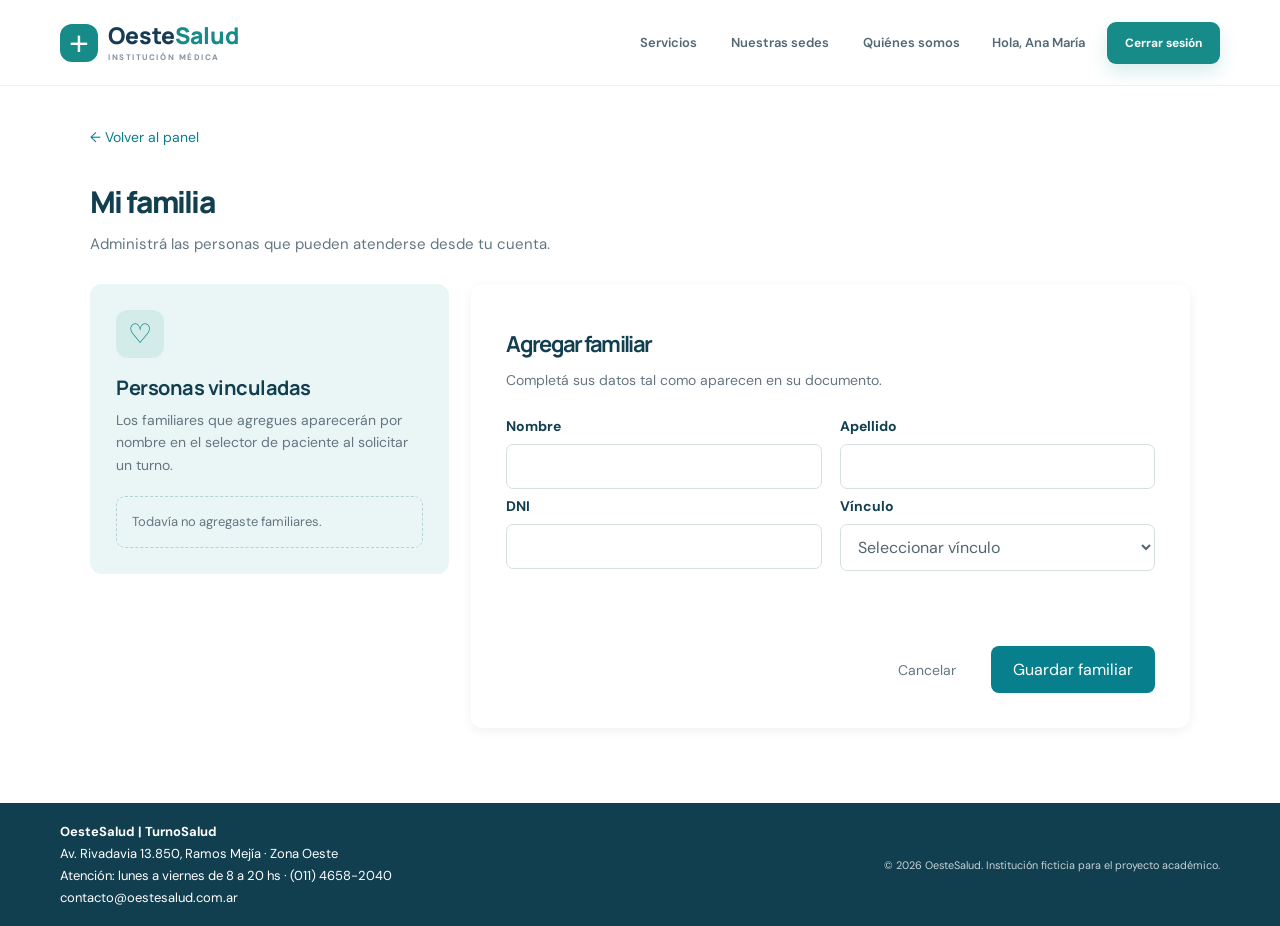
==== pages/agregar-familiar.html @ a5b77807 "Mejora el panel y la gestion de turnos" ====
<!doctype html>
<html lang="es">
  <head>
    <meta charset="UTF-8" />
    <meta name="viewport" content="width=device-width, initial-scale=1.0" />
    <title>Agregar familiar | TurnoSalud</title>
    <link rel="stylesheet" href="../css/styles.css" />
    <link rel="preconnect" href="https://fonts.googleapis.com" />
    <link rel="preconnect" href="https://fonts.gstatic.com" crossorigin />
    <link
      href="https://fonts.googleapis.com/css2?family=DM+Sans:wght@400;500;600;700&family=Manrope:wght@600;700;800&display=swap"
      rel="stylesheet"
    />
  </head>
  <body>
    <header class="site-header">
      <div class="container nav-wrap">
        <a class="brand" href="../index.html" aria-label="OesteSalud, inicio">
          <span class="brand-mark" aria-hidden="true">+</span>
          <span>Oeste<span class="brand-accent">Salud</span><small>INSTITUCIÓN MÉDICA</small></span>
        </a>
        <nav class="main-nav" aria-label="Navegación principal">
          <a href="../index.html#servicios">Servicios</a>
          <a href="../index.html#sedes">Nuestras sedes</a>
          <a href="../index.html#nosotros">Quiénes somos</a>
        </nav>
        <div class="nav-actions logged-in-actions">
          <span class="login-link">Hola, Ana María</span>
          <a class="button button-small" href="../index.html">Cerrar sesión</a>
        </div>
      </div>
    </header>

    <main class="booking-container family-container">
      <div class="booking-header">
        <a href="panel-principal.html" class="back-link">← Volver al panel</a>
        <h1>Mi familia</h1>
        <p>Administrá las personas que pueden atenderse desde tu cuenta.</p>
      </div>

      <div class="family-workspace">
        <aside class="family-overview">
          <div class="family-overview-icon" aria-hidden="true">♡</div>
          <h2>Personas vinculadas</h2>
          <p>Los familiares que agregues aparecerán por nombre en el selector de paciente al solicitar un turno.</p>
          <div id="familyList" class="family-list"></div>
        </aside>

        <section class="booking-form">
          <h2>Agregar familiar</h2>
          <p class="form-description">Completá sus datos tal como aparecen en su documento.</p>
          <form id="familyForm">
            <div class="family-form-grid">
              <div class="form-group">
                <label for="firstName">Nombre</label>
                <input id="firstName" name="firstName" autocomplete="given-name" required />
              </div>
              <div class="form-group">
                <label for="lastName">Apellido</label>
                <input id="lastName" name="lastName" autocomplete="family-name" required />
              </div>
              <div class="form-group">
                <label for="dni">DNI</label>
                <input id="dni" name="dni" inputmode="numeric" pattern="[0-9. ]{7,12}" title="Ingresá un DNI válido" required />
              </div>
              <div class="form-group">
                <label for="relationship">Vínculo</label>
                <select id="relationship" name="relationship" required>
                  <option value="">Seleccionar vínculo</option>
                  <option>Hijo/a</option>
                  <option>Pareja</option>
                  <option>Madre/Padre</option>
                  <option>Otro familiar</option>
                </select>
              </div>
            </div>
            <p class="family-message" id="familyMessage" role="status"></p>
            <div class="form-buttons">
              <a href="panel-principal.html" class="btn-cancel">Cancelar</a>
              <button type="submit" class="btn-primary">Guardar familiar</button>
            </div>
          </form>
        </section>
      </div>
    </main>

    <footer>
      <div class="container footer-inner">
        <div>
          <strong>OesteSalud | TurnoSalud</strong>
          <p>Av. Rivadavia 13.850, Ramos Mejía · Zona Oeste</p>
          <p>Atención: lunes a viernes de 8 a 20 hs · (011) 4658-2040</p>
          <a href="mailto:contacto@oestesalud.com.ar">contacto@oestesalud.com.ar</a>
        </div>
        <small>© 2026 OesteSalud. Institución ficticia para el proyecto académico.</small>
      </div>
    </footer>

    <script>
      const familyStorageKey = "oestesalud-familia";
      const familyForm = document.getElementById("familyForm");
      const familyMessage = document.getElementById("familyMessage");
      const familyList = document.getElementById("familyList");

      function getFamilyMembers() {
        return JSON.parse(localStorage.getItem(familyStorageKey) || "[]");
      }

      function renderFamilyMembers() {
        familyList.replaceChildren();
        const members = getFamilyMembers();
        if (members.length === 0) {
          const emptyMessage = document.createElement("p");
          emptyMessage.className = "family-empty";
          emptyMessage.textContent = "Todavía no agregaste familiares.";
          familyList.appendChild(emptyMessage);
          return;
        }
        members.forEach((member) => {
          const item = document.createElement("article");
          item.className = "family-record";
          const name = document.createElement("strong");
          name.textContent = member.fullName;
          const detail = document.createElement("span");
          detail.textContent = `${member.relationship} · DNI ${member.dni}`;
          item.append(name, detail);
          familyList.appendChild(item);
        });
      }

      familyForm.addEventListener("submit", (event) => {
        event.preventDefault();
        const formData = new FormData(familyForm);
        const firstName = formData.get("firstName").trim();
        const lastName = formData.get("lastName").trim();
        const member = {
          fullName: `${firstName} ${lastName}`,
          dni: formData.get("dni").trim(),
          relationship: formData.get("relationship"),
        };
        const members = getFamilyMembers();
        if (members.some((item) => item.dni === member.dni)) {
          familyMessage.textContent = "Ya agregaste a una persona con ese DNI.";
          return;
        }
        try {
          localStorage.setItem(familyStorageKey, JSON.stringify([...members, member]));
          familyForm.reset();
          familyMessage.textContent = `${member.fullName} ya está disponible para seleccionar al pedir un turno.`;
          renderFamilyMembers();
        } catch {
          familyMessage.textContent = "No se pudo guardar el familiar en este navegador. Probá nuevamente.";
        }
      });

      renderFamilyMembers();
    </script>
  </body>
</html>
---- css/styles.css ----
/* OESTESALUD - Pantalla 1: Inicio
   Proyecto académico | Wireframe de mediana/alta fidelidad
*/
:root {
  --navy: #173b52;
  --teal: #168b88;
  --teal-dark: #107774;
  --ink: #203746;
  --muted: #667b87;
  --pale: #f2f8f8;
  --line: #e4eeee;
  --white: #ffffff;
}

* {
  box-sizing: border-box;
}
html {
  scroll-behavior: smooth;
}
body {
  margin: 0;
  color: var(--ink);
  background: var(--white);
  font-family: "DM Sans", Arial, sans-serif;
}
a {
  color: inherit;
  text-decoration: none;
}
.container {
  width: min(1160px, calc(100% - 64px));
  margin: 0 auto;
}

.site-header {
  height: 86px;
  display: flex;
  align-items: center;
  background: rgba(255, 255, 255, 0.96);
  border-bottom: 1px solid #edf2f2;
}
.nav-wrap {
  display: flex;
  align-items: center;
  justify-content: space-between;
  gap: 32px;
}
.brand {
  display: flex;
  align-items: center;
  gap: 10px;
  color: var(--navy);
  font:
    800 23px "Manrope",
    sans-serif;
  line-height: 1;
}
.brand-mark {
  width: 38px;
  height: 38px;
  display: grid;
  place-items: center;
  border-radius: 12px;
  color: white;
  background: var(--teal);
  font: 500 34px Arial;
}
.brand-accent {
  color: var(--teal);
}
.brand small {
  display: block;
  margin-top: 5px;
  color: #81939b;
  font:
    700 8px "DM Sans",
    sans-serif;
  letter-spacing: 1.55px;
}
.main-nav {
  display: flex;
  align-items: center;
  gap: 34px;
  margin-left: auto;
}
.main-nav a,
.login-link {
  color: #526875;
  font-size: 13px;
  font-weight: 600;
  transition: color 0.2s;
}
.main-nav a:hover,
.login-link:hover {
  color: var(--teal);
}
.nav-actions {
  display: flex;
  align-items: center;
  gap: 22px;
}
.button {
  display: inline-flex;
  align-items: center;
  justify-content: center;
  gap: 15px;
  min-height: 50px;
  padding: 0 23px;
  border-radius: 9px;
  background: var(--teal);
  color: white;
  font-size: 14px;
  font-weight: 700;
  box-shadow: 0 8px 18px rgba(22, 139, 136, 0.16);
  transition:
    background 0.2s,
    transform 0.2s;
}
.button:hover {
  background: var(--teal-dark);
  transform: translateY(-1px);
}
.button-small {
  min-height: 42px;
  padding: 0 18px;
  font-size: 12px;
}

.hero {
  overflow: hidden;
  background: linear-gradient(112deg, #f4f9f9 0%, #f5fafa 54%, #eaf5f4 100%);
}
.hero-grid {
  min-height: 505px;
  display: grid;
  grid-template-columns: 1.03fr 0.97fr;
  align-items: center;
  gap: 48px;
  padding-top: 44px;
  padding-bottom: 44px;
}
.hero-copy {
  padding: 18px 0 25px;
}
.eyebrow,
.section-kicker {
  display: inline-flex;
  align-items: center;
  gap: 9px;
  color: var(--teal);
  font-size: 11px;
  font-weight: 800;
  letter-spacing: 1.2px;
  text-transform: uppercase;
}
.eyebrow span {
  width: 7px;
  height: 7px;
  border-radius: 50%;
  background: #52b7a9;
  box-shadow: 0 0 0 5px #dff1ee;
}
h1,
h2 {
  margin: 19px 0 17px;
  color: var(--navy);
  font-family: "Manrope", sans-serif;
  letter-spacing: -1.7px;
}
h1 {
  font-size: clamp(39px, 4.3vw, 55px);
  line-height: 1.13;
  font-weight: 800;
}
h1 span,
h2 span {
  color: var(--teal);
}
.hero-description {
  max-width: 510px;
  margin: 0;
  color: var(--muted);
  font-size: 15px;
  line-height: 1.85;
}
.hero-actions {
  display: flex;
  align-items: center;
  gap: 25px;
  margin-top: 29px;
}
.text-action {
  color: var(--navy);
  font-size: 13px;
  font-weight: 700;
  border-bottom: 1px solid #a8c5c5;
  padding-bottom: 4px;
}
.trust-note {
  display: flex;
  align-items: center;
  gap: 9px;
  margin-top: 27px;
  color: #71858e;
  font-size: 11px;
  font-weight: 600;
}
.check-icon {
  display: grid;
  place-items: center;
  width: 18px;
  height: 18px;
  border-radius: 50%;
  background: #d9efea;
  color: var(--teal);
  font-size: 11px;
  font-weight: 800;
}

.hero-visual {
  min-height: 405px;
  position: relative;
  display: grid;
  place-items: center;
}
.visual-orbit {
  position: absolute;
  border: 1px solid rgba(22, 139, 136, 0.13);
  border-radius: 50%;
}
.orbit-one {
  width: 390px;
  height: 390px;
}
.orbit-two {
  width: 320px;
  height: 320px;
  border-style: dashed;
}
.visual-card {
  position: relative;
  width: 300px;
  height: 330px;
  overflow: hidden;
  border: 8px solid rgba(255, 255, 255, 0.8);
  border-radius: 145px 145px 27px 27px;
  background: linear-gradient(150deg, #d8eeeb, #a9d8d1);
  box-shadow: 0 22px 55px rgba(32, 83, 91, 0.13);
}
.doctor-illustration {
  position: absolute;
  inset: 0;
}
.doctor-head {
  position: absolute;
  z-index: 2;
  top: 55px;
  left: 103px;
  width: 94px;
  height: 112px;
  border-radius: 48% 48% 45% 45%;
  background: #d99c78;
}
.doctor-hair {
  position: absolute;
  z-index: 3;
  top: 46px;
  left: 99px;
  width: 103px;
  height: 65px;
  border-radius: 55% 55% 25% 25%;
  background: #344d55;
}
.doctor-head:before {
  content: "";
  position: absolute;
  top: 49px;
  left: -7px;
  width: 14px;
  height: 25px;
  border-radius: 50%;
  background: #d99c78;
}
.doctor-head:after {
  content: "";
  position: absolute;
  top: 49px;
  right: -7px;
  width: 14px;
  height: 25px;
  border-radius: 50%;
  background: #d99c78;
}
.eye {
  position: absolute;
  top: 54px;
  width: 5px;
  height: 5px;
  border-radius: 50%;
  background: #34444a;
}
.eye-left {
  left: 27px;
}
.eye-right {
  right: 27px;
}
.smile {
  position: absolute;
  left: 38px;
  top: 76px;
  width: 19px;
  height: 9px;
  border-bottom: 2px solid #925c4e;
  border-radius: 50%;
}
.doctor-neck {
  position: absolute;
  z-index: 1;
  top: 151px;
  left: 135px;
  width: 31px;
  height: 42px;
  background: #c98768;
}
.doctor-coat {
  position: absolute;
  top: 177px;
  left: 43px;
  width: 215px;
  height: 190px;
  border-radius: 75px 75px 0 0;
  background: #fff;
}
.doctor-coat:before {
  content: "";
  position: absolute;
  top: 0;
  left: 82px;
  width: 52px;
  height: 95px;
  background: #e5f4f1;
  clip-path: polygon(0 0, 100% 0, 50% 100%);
}
.coat-shirt {
  position: absolute;
  top: 0;
  left: 91px;
  width: 33px;
  height: 88px;
  background: #168b88;
  clip-path: polygon(0 0, 100% 0, 50% 100%);
}
.stethoscope {
  position: absolute;
  top: 27px;
  left: 42px;
  width: 36px;
  height: 54px;
  border: 3px solid #7ba9a4;
  border-top: 0;
  border-radius: 0 0 20px 20px;
}
.stethoscope:after {
  content: "";
  position: absolute;
  bottom: -8px;
  right: -7px;
  width: 11px;
  height: 11px;
  border: 3px solid #7ba9a4;
  border-radius: 50%;
  background: white;
}
.visual-caption {
  position: absolute;
  right: 14px;
  bottom: 15px;
  left: 14px;
  display: flex;
  align-items: center;
  gap: 10px;
  padding: 13px 15px;
  border: 1px solid rgba(255, 255, 255, 0.8);
  border-radius: 12px;
  background: rgba(255, 255, 255, 0.94);
  box-shadow: 0 8px 25px rgba(30, 70, 75, 0.08);
}
.caption-dot {
  width: 9px;
  height: 9px;
  border-radius: 50%;
  background: #48b6a6;
  box-shadow: 0 0 0 5px #e1f3ef;
}
.visual-caption strong,
.visual-caption small,
.floating-card strong,
.floating-card small {
  display: block;
}
.visual-caption strong,
.floating-card strong {
  color: var(--navy);
  font-size: 11px;
}
.visual-caption small,
.floating-card small {
  margin-top: 4px;
  color: #80929a;
  font-size: 9px;
}
.floating-card {
  position: absolute;
  z-index: 4;
  display: flex;
  align-items: center;
  gap: 10px;
  padding: 13px 14px;
  border: 1px solid #edf3f1;
  border-radius: 12px;
  background: white;
  box-shadow: 0 12px 28px rgba(36, 77, 84, 0.12);
}
.appointment-card {
  top: 77px;
  left: -3px;
}
.family-card {
  right: -5px;
  bottom: 73px;
}
.calendar-icon,
.family-icon {
  display: grid;
  place-items: center;
  width: 33px;
  height: 33px;
  border-radius: 9px;
  background: #e5f4f1;
  color: var(--teal);
  font-size: 20px;
}
.family-icon {
  background: #f0eafa;
  color: #9273bd;
  font-size: 23px;
}
.mini-check {
  display: grid;
  place-items: center;
  width: 17px;
  height: 17px;
  margin-left: 3px;
  border-radius: 50%;
  background: #e2f4ed;
  color: #2d9b76;
  font-size: 10px;
}
.decor {
  position: absolute;
  color: #65bcb0;
}
.decor-plus {
  top: 35px;
  right: 65px;
  font-size: 34px;
  font-weight: 300;
}
.decor-circle {
  bottom: 38px;
  left: 28px;
  width: 13px;
  height: 13px;
  border: 3px solid #80c9bf;
  border-radius: 50%;
}

.quick-benefits {
  padding: 31px 0;
  background: white;
  border-bottom: 1px solid #edf2f2;
}
.benefits-grid {
  display: grid;
  grid-template-columns: repeat(3, 1fr);
  gap: 35px;
}
.benefit {
  display: flex;
  align-items: center;
  gap: 15px;
}
.benefit-icon {
  flex: 0 0 47px;
  width: 47px;
  height: 47px;
  display: grid;
  place-items: center;
  border-radius: 13px;
  font-size: 22px;
}
.icon-blue {
  color: #377eaa;
  background: #eaf3fa;
}
.icon-mint {
  color: #218e83;
  background: #e6f5f0;
}
.icon-lilac {
  color: #8870b0;
  background: #f1edfa;
}
.benefit h3 {
  margin: 0 0 5px;
  color: var(--navy);
  font:
    700 13px "Manrope",
    sans-serif;
}
.benefit p {
  max-width: 240px;
  margin: 0;
  color: #7a8c94;
  font-size: 11px;
  line-height: 1.55;
}

.locations {
  padding: 58px 0 62px;
  background: #f8fbfb;
}
.locations-inner {
  display: flex;
  align-items: center;
  justify-content: space-between;
  gap: 60px;
}
h2 {
  margin: 12px 0 10px;
  font-size: 31px;
  line-height: 1.2;
}
.locations p {
  max-width: 480px;
  margin: 0;
  color: var(--muted);
  font-size: 13px;
  line-height: 1.7;
}
.location-tags {
  max-width: 440px;
  display: flex;
  flex-wrap: wrap;
  justify-content: flex-end;
  gap: 10px;
}
.location-tags span {
  padding: 11px 16px;
  border: 1px solid #dcebea;
  border-radius: 8px;
  background: white;
  color: #47616d;
  font-size: 12px;
  font-weight: 600;
}
.location-tags small {
  flex-basis: 100%;
  margin-top: 7px;
  color: #9aa9ae;
  text-align: right;
  font-size: 9px;
}
footer {
  padding: 20px;
  background-color: #123f50;
  color: white;
  text-align: center;
  font-size: 13px;
}
.footer-inner {
  text-align: center;
  font-size: inherit;
}

/* Adaptación básica para pantallas más angostas */
@media (max-width: 900px) {
  .container {
    width: min(100% - 40px, 700px);
  }
  .main-nav {
    display: none;
  }
  .hero-grid {
    grid-template-columns: 1fr;
    gap: 10px;
  }
  .hero-copy {
    text-align: center;
  }
  .hero-description {
    margin: auto;
  }
  .hero-actions,
  .trust-note {
    justify-content: center;
  }
  .hero-visual {
    min-height: 390px;
  }
  .benefits-grid {
    grid-template-columns: 1fr;
    gap: 22px;
  }
  .locations-inner {
    align-items: flex-start;
    flex-direction: column;
    gap: 25px;
  }
  .location-tags {
    justify-content: flex-start;
  }
  .location-tags small {
    text-align: left;
  }
}
@media (max-width: 560px) {
  .site-header {
    height: 72px;
  }
  .container {
    width: calc(100% - 32px);
  }
  .brand {
    font-size: 20px;
  }
  .nav-actions {
    gap: 12px;
  }
  .login-link {
    font-size: 11px;
  }
  .logged-in-actions .login-link {
    display: none;
  }
  .button-small {
    min-height: 37px;
    padding: 0 12px;
    font-size: 10px;
  }
  h1 {
    font-size: 38px;
  }
  .hero-grid {
    padding-top: 35px;
  }
  .hero-actions {
    align-items: center;
    flex-direction: column;
    gap: 17px;
  }
  .hero-visual {
    transform: scale(0.83);
    transform-origin: top center;
    margin-bottom: -55px;
  }
  .footer-inner {
    flex-direction: column;
  }
}

/* =================================
   PANEL PRINCIPAL DEL PACIENTE
================================= */

.dashboard {
  max-width: 1150px;
  margin: 40px auto;
  padding: 0 25px;
}

.welcome {
  display: flex;
  justify-content: space-between;
  align-items: center;
  gap: 20px;
  margin-bottom: 35px;
}

.welcome h1 {
  color: #123f50;
  font-size: 30px;
  margin-bottom: 8px;
}

.welcome p {
  color: #647780;
  font-size: 15px;
}

.btn-primary {
  background-color: #087f8c;
  color: white;
  padding: 13px 22px;
  border-radius: 8px;
  text-decoration: none;
  font-weight: bold;
  transition: 0.3s;
}

.btn-primary:hover {
  background-color: #066873;
}

/* PRÓXIMO TURNO */

.next-appointment {
  background-color: white;
  border-radius: 12px;
  padding: 25px;
  margin-bottom: 40px;
  box-shadow: 0 3px 12px rgba(0, 0, 0, 0.06);
}

.section-heading {
  display: flex;
  justify-content: space-between;
  align-items: center;
  margin-bottom: 22px;
}

.section-heading h2,
.quick-access h2 {
  color: #123f50;
  font-size: 21px;
}

.status {
  background-color: #e1f5ed;
  color: #21845d;
  padding: 7px 14px;
  border-radius: 20px;
  font-size: 13px;
  font-weight: bold;
}

.appointment-info {
  display: flex;
  align-items: center;
  gap: 22px;
  flex-wrap: wrap;
}

.appointment-icon {
  background-color: #e4f5f5;
  color: #087f8c;
  font-size: 30px;
  width: 65px;
  height: 65px;
  border-radius: 12px;
  display: flex;
  align-items: center;
  justify-content: center;
}

.appointment-details {
  flex: 1;
}

.appointment-details h3 {
  color: #087f8c;
  margin-bottom: 10px;
}

.appointment-details p {
  color: #596d75;
  font-size: 14px;
  margin: 6px 0;
}

.btn-secondary {
  border: 1px solid #087f8c;
  color: #087f8c;
  padding: 10px 18px;
  border-radius: 7px;
  text-decoration: none;
  font-size: 14px;
  font-weight: bold;
}

.btn-secondary:hover {
  background-color: #e4f5f5;
}

/* ACCESOS RÁPIDOS */

.quick-access {
  margin-bottom: 40px;
}

.quick-access h2 {
  margin-bottom: 22px;
}

.access-grid {
  display: grid;
  grid-template-columns: repeat(4, 1fr);
  gap: 18px;
}

.access-card {
  background-color: white;
  border-radius: 12px;
  padding: 23px 18px;
  text-decoration: none;
  box-shadow: 0 3px 12px rgba(0, 0, 0, 0.05);
  transition: 0.3s;
}

.access-card:hover {
  transform: translateY(-4px);
  box-shadow: 0 5px 16px rgba(0, 0, 0, 0.1);
}

.access-icon {
  font-size: 30px;
  margin-bottom: 15px;
}

.access-card h3 {
  color: #123f50;
  font-size: 17px;
  margin-bottom: 10px;
}

.access-card p {
  color: #687b83;
  font-size: 13px;
  line-height: 1.5;
  min-height: 60px;
}

.access-card span {
  display: inline-block;
  color: #087f8c;
  font-weight: bold;
  font-size: 14px;
  margin-top: 12px;
}

/* INFORMACIÓN ADICIONAL */

.dashboard-bottom {
  display: grid;
  grid-template-columns: 1fr 1fr;
  gap: 20px;
  margin-bottom: 35px;
}

.info-card {
  background-color: #eaf5f6;
  padding: 23px;
  border-radius: 12px;
}

.info-card h3 {
  color: #123f50;
  margin-bottom: 10px;
}

.info-card p {
  color: #647780;
  font-size: 14px;
  margin-bottom: 15px;
}

.info-card a {
  color: #087f8c;
  font-weight: bold;
  text-decoration: none;
  font-size: 14px;
}

/* ENCABEZADO Y PIE */

.user-menu {
  display: flex;
  align-items: center;
  gap: 18px;
}

.user-name {
  color: #123f50;
  font-weight: bold;
  font-size: 14px;
}

.logout {
  color: #087f8c;
  text-decoration: none;
  font-size: 14px;
}

/* ADAPTACIÓN A CELULARES */

@media (max-width: 850px) {
  .access-grid {
    grid-template-columns: repeat(2, 1fr);
  }

  .header {
    flex-wrap: wrap;
    gap: 15px;
  }

  .nav {
    flex-wrap: wrap;
  }
}

@media (max-width: 600px) {
  .dashboard {
    margin: 25px auto;
    padding: 0 15px;
  }

  .welcome {
    flex-direction: column;
    align-items: flex-start;
  }

  .welcome h1 {
    font-size: 25px;
  }

  .access-grid {
    grid-template-columns: 1fr;
  }

  .dashboard-bottom {
    grid-template-columns: 1fr;
  }

  .appointment-info {
    align-items: flex-start;
  }

  .appointment-details {
    min-width: 200px;
  }

  .user-menu {
    flex-wrap: wrap;
  }
}

/* =================================
   SOLICITAR UN TURNO
================================= */

.booking-container {
  max-width: 950px;
  margin: 40px auto;
  padding: 0 25px;
}

.booking-header {
  margin-bottom: 30px;
}

.back-link {
  display: inline-block;
  color: #087f8c;
  text-decoration: none;
  font-size: 14px;
  margin-bottom: 20px;
}

.booking-header h1 {
  color: #123f50;
  font-size: 30px;
  margin-bottom: 10px;
}

.booking-header p {
  color: #647780;
  font-size: 15px;
}

/* INDICADOR DE PASOS */

.booking-steps {
  display: flex;
  justify-content: center;
  align-items: center;
  gap: 70px;
  margin: 35px 0;
}

.step {
  display: flex;
  align-items: center;
  gap: 10px;
  color: #91a1a7;
}

.step span {
  width: 35px;
  height: 35px;
  border-radius: 50%;
  background-color: #e4ebed;
  display: flex;
  align-items: center;
  justify-content: center;
  font-weight: bold;
}

.step.active {
  color: #087f8c;
  font-weight: bold;
}

.step.active span {
  background-color: #087f8c;
  color: white;
}

.step p {
  font-size: 14px;
}

/* FORMULARIO */

.booking-form {
  background-color: white;
  padding: 35px;
  border-radius: 12px;
  box-shadow: 0 3px 12px rgba(0, 0, 0, 0.06);
  margin-bottom: 45px;
}

.booking-form h2 {
  color: #123f50;
  font-size: 22px;
  margin-bottom: 8px;
}

.form-description {
  color: #647780;
  font-size: 14px;
  margin-bottom: 28px;
}

.form-group {
  display: flex;
  flex-direction: column;
  margin-bottom: 22px;
}

.form-group label {
  color: #123f50;
  font-size: 14px;
  font-weight: bold;
  margin-bottom: 9px;
}

.form-group select {
  width: 100%;
  padding: 13px;
  border: 1px solid #d5e0e3;
  border-radius: 7px;
  background-color: #ffffff;
  color: #52666e;
  font-size: 14px;
  outline: none;
}

.form-group select:focus {
  border-color: #087f8c;
}

.form-group small {
  color: #829198;
  font-size: 12px;
  margin-top: 8px;
}

/* BOTONES DEL FORMULARIO */

.form-buttons {
  display: flex;
  justify-content: flex-end;
  align-items: center;
  gap: 15px;
  margin-top: 35px;
}

.btn-cancel {
  color: #647780;
  text-decoration: none;
  padding: 12px 20px;
  border-radius: 7px;
  font-size: 14px;
}

.btn-cancel:hover {
  background-color: #f0f4f5;
}

/* RESPONSIVE */

@media (max-width: 650px) {
  .booking-container {
    padding: 0 15px;
    margin: 25px auto;
  }

  .booking-header h1 {
    font-size: 25px;
  }

  .booking-steps {
    gap: 15px;
    justify-content: space-between;
  }

  .step {
    flex-direction: column;
    gap: 6px;
    text-align: center;
  }

  .step p {
    font-size: 11px;
  }

  .booking-form {
    padding: 22px;
  }

  .form-buttons {
    flex-direction: column-reverse;
    align-items: stretch;
  }

  .form-buttons a {
    text-align: center;
  }
}
/* =================================
   PROFESIONALES Y DISPONIBILIDAD
================================= */

.availability-container {
  max-width: 1050px;
  margin: 40px auto;
  padding: 0 25px;
}

.availability-header {
  margin-bottom: 25px;
}

.availability-header h1 {
  color: #123f50;
  font-size: 30px;
  margin-bottom: 10px;
}

.availability-header p {
  color: #647780;
  font-size: 15px;
}

/* RESUMEN DE BÚSQUEDA */

.search-summary {
  display: flex;
  align-items: center;
  justify-content: space-between;
  flex-wrap: wrap;
  gap: 20px;
  background-color: #eaf5f6;
  padding: 20px;
  border-radius: 10px;
  margin-bottom: 30px;
}

.search-summary div {
  display: flex;
  flex-direction: column;
  gap: 6px;
}

.search-summary span {
  color: #647780;
  font-size: 12px;
}

.search-summary strong {
  color: #123f50;
  font-size: 14px;
}

.search-summary a {
  color: #087f8c;
  text-decoration: none;
  font-size: 14px;
  font-weight: bold;
}

/* PASOS */

.step.completed {
  color: #21845d;
}

.step.completed span {
  background-color: #e1f5ed;
  color: #21845d;
}

/* LISTADO DE PROFESIONALES */

.professionals-section {
  margin-bottom: 45px;
}

.professionals-section h2 {
  color: #123f50;
  font-size: 22px;
  margin-bottom: 8px;
}

.availability-description {
  color: #647780;
  font-size: 14px;
  margin-bottom: 25px;
}

/* TARJETA DEL PROFESIONAL */

.professional-card {
  display: grid;
  grid-template-columns: 250px 1fr;
  gap: 25px;
  background-color: white;
  padding: 25px;
  border-radius: 12px;
  margin-bottom: 18px;
  box-shadow: 0 3px 12px rgba(0, 0, 0, 0.06);
}

/* INFORMACIÓN DEL MÉDICO */

.doctor-info {
  display: flex;
  align-items: flex-start;
  gap: 15px;
}

.doctor-avatar {
  width: 55px;
  height: 55px;
  min-width: 55px;
  border-radius: 50%;
  background-color: #e4f5f5;
  color: #087f8c;
  display: flex;
  align-items: center;
  justify-content: center;
  font-size: 17px;
  font-weight: bold;
}

.doctor-info h3 {
  color: #123f50;
  font-size: 16px;
  margin-bottom: 8px;
}

.doctor-info p {
  color: #647780;
  font-size: 13px;
  margin-bottom: 8px;
}

.doctor-location {
  color: #087f8c;
  font-size: 12px;
}

/* DISPONIBILIDAD */

.doctor-availability h4 {
  color: #123f50;
  font-size: 14px;
  margin-bottom: 12px;
}

.available-days {
  display: flex;
  flex-wrap: wrap;
  gap: 9px;
  margin-bottom: 20px;
}

.available-days span {
  background-color: #eaf5f6;
  color: #087f8c;
  padding: 8px 12px;
  border-radius: 6px;
  font-size: 12px;
  font-weight: bold;
}

/* HORARIOS */

.available-times {
  display: flex;
  flex-wrap: wrap;
  gap: 10px;
}

.time-option {
  cursor: pointer;
}

.time-option input {
  display: none;
}

.time-option span {
  display: inline-block;
  border: 1px solid #087f8c;
  color: #087f8c;
  padding: 9px 15px;
  border-radius: 6px;
  font-size: 13px;
  transition: 0.2s;
}

.time-option input:checked + span {
  background-color: #087f8c;
  color: white;
}

.time-option:hover span {
  background-color: #e4f5f5;
}

/* BOTONES */

.availability-buttons {
  display: flex;
  justify-content: flex-end;
  align-items: center;
  gap: 15px;
  margin-top: 30px;
}

/* RESPONSIVE */

@media (max-width: 750px) {
  .professional-card {
    grid-template-columns: 1fr;
    gap: 25px;
  }
}

/* Ajustes solicitados para el inicio y el panel, conservando la estética del sitio */
.institution-photo {
  position: absolute;
  inset: 0;
  width: 100%;
  height: 100%;
  object-fit: cover;
  object-position: center;
}
.visual-card.card-main {
  background: #d8eeeb;
}

.footer-inner {
  display: flex;
  align-items: center;
  justify-content: space-between;
  gap: 20px;
  text-align: left;
}
.footer-inner p {
  margin: 5px 0;
}
.footer-inner a {
  color: #fff;
}
.footer-inner small {
  color: #c4d2d6;
}

.dashboard .welcome {
  display: block;
  margin-bottom: 26px;
  padding: 22px 26px;
  border: 1px solid #dbe9e9;
  border-radius: 12px;
  background: linear-gradient(105deg, #f1f8f8 0%, #ffffff 78%);
}
.dashboard-kicker {
  color: #087f8c;
  font-size: 11px;
  font-weight: 800;
  letter-spacing: 1.1px;
}
.dashboard .welcome h1 {
  margin: 7px 0;
  letter-spacing: -0.5px;
}
.dashboard .welcome p {
  margin: 0 0 16px;
}
.dashboard h2,
.dashboard h3 {
  letter-spacing: -0.4px;
}
.dashboard .welcome .btn-primary {
  display: inline-block;
}
.appointments-layout {
  display: grid;
  grid-template-columns: minmax(0, 1fr) 260px;
  gap: 20px;
  margin-bottom: 38px;
}
.next-appointments,
.upcoming-highlight {
  padding: 23px;
  border-radius: 12px;
  background: #fff;
  box-shadow: 0 3px 12px rgba(0, 0, 0, 0.06);
}
.next-appointments .section-heading {
  align-items: center;
  margin-bottom: 14px;
}
.next-appointments .section-heading h2 {
  margin: 0 0 5px;
}
.turn-horizon {
  color: #647780;
  font-size: 13px;
}
#turnHorizon {
  border: 1px solid #cbd9dc;
  border-radius: 7px;
  padding: 9px 12px;
  color: #123f50;
  background: #fff;
}
.appointment-carousel {
  display: grid;
  grid-template-columns: 36px minmax(0, 1fr) 36px;
  align-items: center;
  gap: 10px;
  min-height: 210px;
}
.carousel-control {
  width: 36px;
  height: 36px;
  border: 1px solid #cbd9dc;
  border-radius: 50%;
  background: #fff;
  color: #087f8c;
  font-size: 24px;
  cursor: pointer;
}
.carousel-control:hover {
  background: #e4f5f5;
}
.appointment-carousel .appointment-info {
  align-items: flex-start;
  flex-wrap: nowrap;
}
.appointment-carousel .appointment-details .status {
  display: inline-block;
  margin-bottom: 8px;
}
.empty-appointments {
  grid-column: 1 / -1;
  padding: 20px;
  border-radius: 10px;
  background: #f5f9f9;
  color: #123f50;
  text-align: center;
}
.empty-appointments p {
  margin: 8px 0 0;
  color: #647780;
  font-size: 14px;
}
.carousel-control:disabled {
  color: #a4b2b7;
  cursor: default;
  background: #f5f7f8;
}
.carousel-indicators {
  display: flex;
  justify-content: center;
  gap: 7px;
}
.carousel-indicators button {
  width: 8px;
  height: 8px;
  padding: 0;
  border: 0;
  border-radius: 10px;
  background: #cbd9dc;
  cursor: pointer;
}
.carousel-indicators button.active {
  width: 22px;
  background: #087f8c;
}
.upcoming-highlight {
  background: #123f50;
  color: #fff;
}
.highlight-label {
  color: #b7d9d8;
  font-size: 11px;
  font-weight: 800;
  letter-spacing: 1px;
}
.highlight-date {
  display: flex;
  width: 64px;
  height: 64px;
  margin: 17px 0;
  border-radius: 10px;
  flex-direction: column;
  align-items: center;
  justify-content: center;
  background: #e4f5f5;
  color: #123f50;
}
.highlight-date strong {
  font-size: 26px;
  line-height: 1;
}
.highlight-date span {
  font-size: 11px;
  font-weight: 800;
}
.upcoming-highlight h3 {
  margin: 0 0 8px;
}
.upcoming-highlight p {
  margin: 5px 0;
  color: #e0eaec;
  font-size: 14px;
}
.upcoming-highlight .status {
  display: inline-block;
  margin-top: 10px;
}
.dashboard .access-grid {
  grid-template-columns: repeat(3, 1fr);
}
.dashboard .access-card {
  display: flex;
  min-height: 235px;
  flex-direction: column;
}
.dashboard .access-card p {
  flex: 1;
}
.available-days .day-option {
  padding: 8px 12px;
  border: 0;
  border-radius: 6px;
  background: #eaf5f6;
  color: #087f8c;
  font-size: 12px;
  font-weight: 700;
  cursor: pointer;
  transition: background-color 0.2s, color 0.2s;
}
.available-days .day-option:hover,
.time-option:hover span {
  background-color: #e1e4e8;
  color: #43515a;
}
.available-days .day-option.selected {
  background-color: #dff1e8;
  color: #17764e;
  font-weight: 800;
  box-shadow: inset 0 0 0 2px #4ba77a;
}
.time-option span {
  border-color: #d2d9de;
  color: #43515a;
  font-weight: 600;
}
.time-option input:checked + span {
  border-color: #21845d;
  background-color: #dff1e8;
  color: #17764e;
  font-weight: 800;
}

.family-form-grid {
  display: grid;
  grid-template-columns: repeat(2, minmax(0, 1fr));
  column-gap: 18px;
}
.family-container {
  max-width: 1150px;
}
.family-workspace {
  display: grid;
  grid-template-columns: minmax(250px, 0.8fr) minmax(0, 1.6fr);
  align-items: start;
  gap: 22px;
}
.family-overview {
  padding: 26px;
  border-radius: 12px;
  background: #eaf5f6;
}
.family-overview-icon {
  display: grid;
  width: 48px;
  height: 48px;
  margin-bottom: 18px;
  place-items: center;
  border-radius: 12px;
  background: #d3ecea;
  color: #087f8c;
  font-size: 27px;
}
.family-overview h2 {
  margin: 0 0 9px;
  color: #123f50;
  font-size: 20px;
  letter-spacing: -0.5px;
}
.family-overview > p {
  margin: 0 0 20px;
  color: #647780;
  font-size: 14px;
  line-height: 1.6;
}
.family-overview .family-list {
  grid-template-columns: 1fr;
}
.family-empty {
  margin: 0;
  padding: 15px;
  border: 1px dashed #b6d2d3;
  border-radius: 9px;
  color: #647780;
  font-size: 13px;
  line-height: 1.5;
}
.family-container .booking-form {
  margin-bottom: 35px;
}
.family-form-grid input,
.family-form-grid select {
  width: 100%;
  min-height: 44px;
  padding: 11px 13px;
  border: 1px solid #d5e0e3;
  border-radius: 7px;
  background: #fff;
  color: #52666e;
  font: inherit;
}
.family-form-grid input:focus,
.family-form-grid select:focus {
  border-color: #087f8c;
  outline: 2px solid rgba(8, 127, 140, 0.15);
}
.family-form-grid .form-group {
  margin-bottom: 8px;
}
.family-message {
  min-height: 20px;
  color: #17764e;
  font-size: 14px;
}
.family-form-grid + .family-message {
  margin-top: 12px;
}
.family-form-grid ~ .form-buttons button {
  border: 0;
  cursor: pointer;
  font: inherit;
}
.family-records {
  margin: 0 0 45px;
}
.family-records h2 {
  color: #123f50;
  font-size: 22px;
}
.family-list {
  display: grid;
  grid-template-columns: repeat(2, minmax(0, 1fr));
  gap: 14px;
  color: #647780;
}
.family-record {
  display: flex;
  flex-direction: column;
  gap: 6px;
  padding: 18px;
  border-radius: 10px;
  background: #fff;
  box-shadow: 0 3px 12px rgba(0, 0, 0, 0.06);
}
.family-record strong {
  color: #123f50;
}
.family-record span {
  color: #647780;
  font-size: 13px;
}
.study-list {
  display: grid;
  gap: 16px;
  margin-bottom: 45px;
}
.study-card {
  padding: 22px 24px;
  border-radius: 12px;
  background: #fff;
  box-shadow: 0 3px 12px rgba(0, 0, 0, 0.06);
}
.study-card-heading {
  display: grid;
  grid-template-columns: 48px minmax(0, 1fr) auto;
  align-items: center;
  gap: 14px;
}
.study-icon {
  display: grid;
  width: 46px;
  height: 46px;
  place-items: center;
  border-radius: 10px;
  background: #e4f5f5;
  color: #087f8c;
  font-size: 24px;
}
.study-card-heading h2 {
  margin: 0;
  color: #123f50;
  font-size: 18px;
  letter-spacing: -0.3px;
}
.study-date {
  margin: 0 0 4px;
  color: #647780;
  font-size: 12px;
}
.study-result {
  margin: 18px 0 0 62px;
  color: #52666e;
  font-size: 14px;
}
.study-result summary {
  width: fit-content;
  color: #087f8c;
  font-weight: 700;
  cursor: pointer;
}
.study-status-pending {
  padding: 7px 12px;
  border-radius: 20px;
  background: #fff4d8;
  color: #8a6413;
  font-size: 13px;
  font-weight: 700;
}
.study-note {
  margin: 16px 0 0 62px;
  color: #647780;
  font-size: 14px;
}

@media (max-width: 850px) {
  .appointments-layout {
    grid-template-columns: minmax(0, 1fr) 220px;
  }
}
@media (max-width: 600px) {
  .family-workspace {
    grid-template-columns: 1fr;
  }
  .family-overview {
    order: 1;
  }
  .family-form-grid,
  .family-list {
    grid-template-columns: 1fr;
  }
  .study-card-heading {
    grid-template-columns: 46px minmax(0, 1fr);
  }
  .study-card-heading > .status,
  .study-card-heading > .study-status-pending {
    grid-column: 2;
    justify-self: start;
  }
  .study-result,
  .study-note {
    margin-left: 0;
  }
  .appointments-layout {
    grid-template-columns: 1fr;
  }
  .dashboard .access-grid {
    grid-template-columns: 1fr;
  }
  .appointment-carousel .appointment-info {
    flex-wrap: wrap;
  }
  .appointment-carousel .appointment-details {
    min-width: 150px;
  }
  .upcoming-highlight {
    min-height: 240px;
  }
  .footer-inner {
    align-items: flex-start;
    flex-direction: column;
  }

}
@media (max-width: 750px) {
  .search-summary {
    justify-content: flex-start;
  }

  .search-summary div {
    min-width: 40%;
  }
}

@media (max-width: 600px) {
  .availability-container {
    padding: 0 15px;
    margin: 25px auto;
  }

  .availability-header h1 {
    font-size: 25px;
  }

  .professional-card {
    padding: 20px;
  }

  .availability-buttons {
    flex-direction: column-reverse;
    align-items: stretch;
  }

  .availability-buttons a {
    text-align: center;
  }

  .booking-steps {
    gap: 15px;
  }
}

/* =================================
   CONFIRMACIÓN DEL TURNO
================================= */

.confirmation-container {
  max-width: 850px;
  margin: 40px auto;
  padding: 0 25px;
}

.confirmation-header {
  margin-bottom: 25px;
}

.confirmation-header h1 {
  color: #123f50;
  font-size: 30px;
  margin-bottom: 10px;
}

.confirmation-header p {
  color: #647780;
  font-size: 15px;
}

/* TARJETA DE CONFIRMACIÓN */

.confirmation-card {
  background-color: white;
  padding: 30px;
  border-radius: 12px;
  box-shadow: 0 3px 12px rgba(0, 0, 0, 0.06);
  margin-bottom: 45px;
}

.confirmation-card-header {
  display: flex;
  justify-content: space-between;
  align-items: center;
  flex-wrap: wrap;
  gap: 12px;
  margin-bottom: 25px;
}

.confirmation-card-header h2 {
  color: #123f50;
  font-size: 21px;
}

.review-label {
  background-color: #fff4dc;
  color: #9a6b12;
  padding: 7px 12px;
  border-radius: 20px;
  font-size: 12px;
  font-weight: bold;
}

/* SECCIONES DE DATOS */

.confirmation-section {
  border-top: 1px solid #e6edef;
  padding: 20px 0;
}

.confirmation-section h3 {
  color: #087f8c;
  font-size: 16px;
  margin-bottom: 15px;
}

.detail-row {
  display: flex;
  justify-content: space-between;
  gap: 20px;
  margin-bottom: 12px;
}

.detail-row span {
  color: #647780;
  font-size: 14px;
}

.detail-row strong {
  color: #123f50;
  font-size: 14px;
  text-align: right;
}

/* BOTONES */

.confirmation-buttons {
  display: flex;
  justify-content: flex-end;
  align-items: center;
  gap: 15px;
  border-top: 1px solid #e6edef;
  padding-top: 25px;
  margin-top: 10px;
}

.confirmation-buttons button {
  border: none;
  cursor: pointer;
  font-size: 14px;
}

/* MENSAJE DE ÉXITO */

.success-message {
  background-color: white;
  padding: 45px 30px;
  border-radius: 12px;
  text-align: center;
  box-shadow: 0 3px 12px rgba(0, 0, 0, 0.06);
  margin: 35px 0 45px;
}

.success-icon {
  width: 75px;
  height: 75px;
  background-color: #e1f5ed;
  color: #21845d;
  border-radius: 50%;
  display: flex;
  align-items: center;
  justify-content: center;
  font-size: 38px;
  font-weight: bold;
  margin: 0 auto 22px;
}

.success-message h2 {
  color: #123f50;
  font-size: 25px;
  margin-bottom: 12px;
}

.success-message p {
  color: #647780;
  font-size: 14px;
  line-height: 1.6;
  margin-bottom: 20px;
}

.success-details {
  background-color: #eaf5f6;
  padding: 18px;
  border-radius: 8px;
  display: flex;
  flex-direction: column;
  gap: 8px;
  margin: 25px auto;
  max-width: 300px;
}

.success-details span {
  color: #647780;
  font-size: 13px;
}

.success-details strong {
  color: #087f8c;
  font-size: 19px;
}

.success-message .success-note {
  font-size: 13px;
  margin-bottom: 25px;
}

/* RESPONSIVE */

@media (max-width: 600px) {
  .confirmation-container {
    padding: 0 15px;
    margin: 25px auto;
  }

  .confirmation-header h1 {
    font-size: 25px;
  }

  .confirmation-card {
    padding: 22px;
  }

  .detail-row {
    flex-direction: column;
    gap: 5px;
  }

  .detail-row strong {
    text-align: left;
  }

  .confirmation-buttons {
    flex-direction: column-reverse;
    align-items: stretch;
  }

  .confirmation-buttons a,
  .confirmation-buttons button {
    text-align: center;
  }

  .success-message {
    padding: 30px 20px;
  }
}
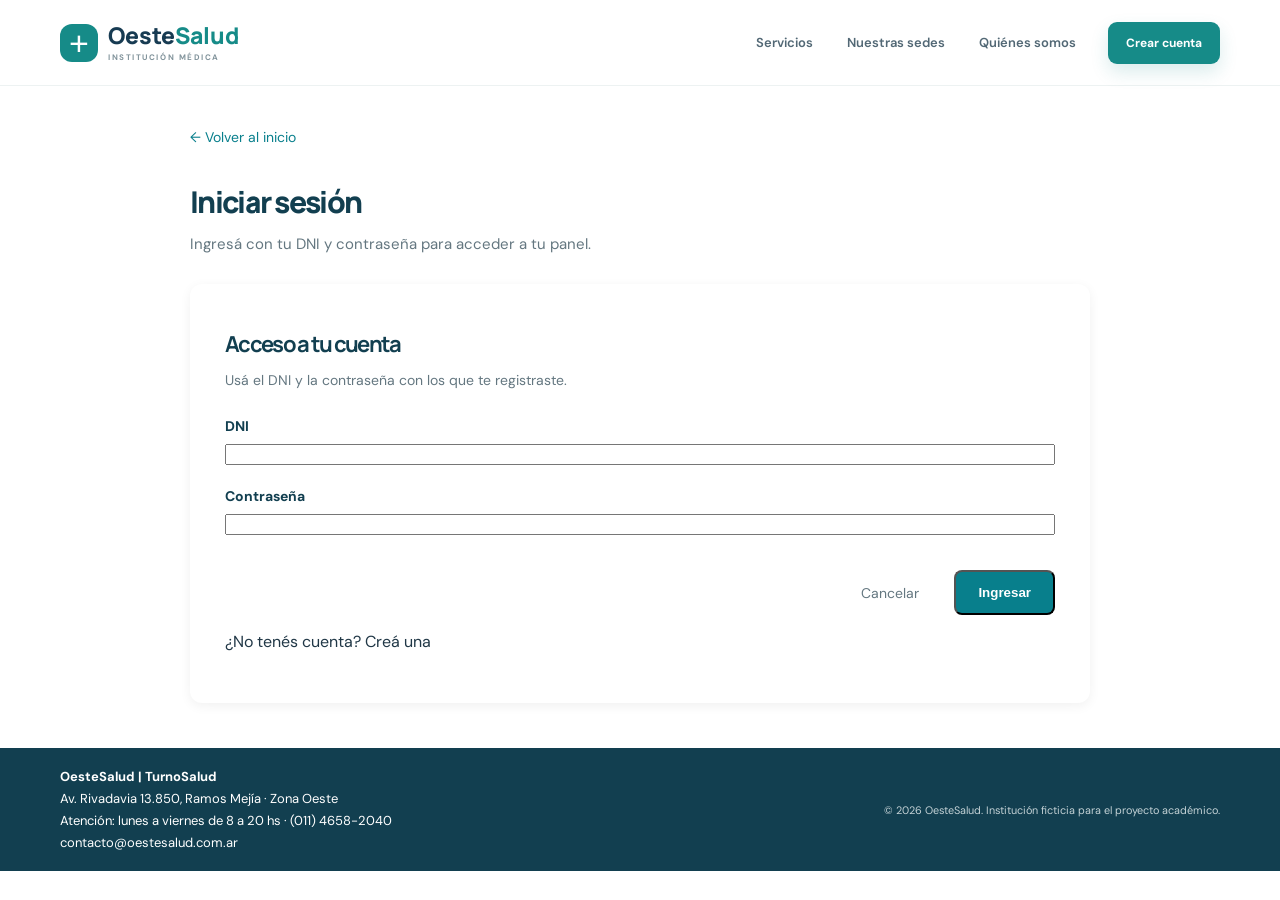
==== commit 21152c56: "cambios de funcionamiento y diseño en mi rama personal" ====
--- a/pages/agregar-familiar.html
+++ b/pages/agregar-familiar.html
@@ -17,16 +17,19 @@
       <div class="container nav-wrap">
         <a class="brand" href="../index.html" aria-label="OesteSalud, inicio">
           <span class="brand-mark" aria-hidden="true">+</span>
-          <span>Oeste<span class="brand-accent">Salud</span><small>INSTITUCIÓN MÉDICA</small></span>
+          <span
+            >Oeste<span class="brand-accent">Salud</span
+            ><small>INSTITUCIÓN MÉDICA</small></span
+          >
         </a>
-        <nav class="main-nav" aria-label="Navegación principal">
-          <a href="../index.html#servicios">Servicios</a>
-          <a href="../index.html#sedes">Nuestras sedes</a>
-          <a href="../index.html#nosotros">Quiénes somos</a>
-        </nav>
+
         <div class="nav-actions logged-in-actions">
-          <span class="login-link">Hola, Ana María</span>
-          <a class="button button-small" href="../index.html">Cerrar sesión</a>
+          <a class="login-link" href="mi-perfil.html" id="profileLink"
+            >Mi perfil</a
+          >
+          <a class="button button-small" href="../index.html" id="logoutLink"
+            >Cerrar sesión</a
+          >
         </div>
       </div>
     </header>
@@ -42,26 +45,48 @@
         <aside class="family-overview">
           <div class="family-overview-icon" aria-hidden="true">♡</div>
           <h2>Personas vinculadas</h2>
-          <p>Los familiares que agregues aparecerán por nombre en el selector de paciente al solicitar un turno.</p>
+          <p>
+            Los familiares que agregues aparecerán por nombre en el selector de
+            paciente al solicitar un turno.
+          </p>
           <div id="familyList" class="family-list"></div>
         </aside>
 
         <section class="booking-form">
           <h2>Agregar familiar</h2>
-          <p class="form-description">Completá sus datos tal como aparecen en su documento.</p>
+          <p class="form-description">
+            Completá sus datos tal como aparecen en su documento.
+          </p>
           <form id="familyForm">
             <div class="family-form-grid">
               <div class="form-group">
                 <label for="firstName">Nombre</label>
-                <input id="firstName" name="firstName" autocomplete="given-name" required />
+                <input
+                  id="firstName"
+                  name="firstName"
+                  autocomplete="given-name"
+                  required
+                />
               </div>
               <div class="form-group">
                 <label for="lastName">Apellido</label>
-                <input id="lastName" name="lastName" autocomplete="family-name" required />
+                <input
+                  id="lastName"
+                  name="lastName"
+                  autocomplete="family-name"
+                  required
+                />
               </div>
               <div class="form-group">
                 <label for="dni">DNI</label>
-                <input id="dni" name="dni" inputmode="numeric" pattern="[0-9. ]{7,12}" title="Ingresá un DNI válido" required />
+                <input
+                  id="dni"
+                  name="dni"
+                  inputmode="numeric"
+                  pattern="[0-9. ]{7,12}"
+                  title="Ingresá un DNI válido"
+                  required
+                />
               </div>
               <div class="form-group">
                 <label for="relationship">Vínculo</label>
@@ -77,7 +102,9 @@
             <p class="family-message" id="familyMessage" role="status"></p>
             <div class="form-buttons">
               <a href="panel-principal.html" class="btn-cancel">Cancelar</a>
-              <button type="submit" class="btn-primary">Guardar familiar</button>
+              <button type="submit" class="btn-primary">
+                Guardar familiar
+              </button>
             </div>
           </form>
         </section>
@@ -90,20 +117,46 @@
           <strong>OesteSalud | TurnoSalud</strong>
           <p>Av. Rivadavia 13.850, Ramos Mejía · Zona Oeste</p>
           <p>Atención: lunes a viernes de 8 a 20 hs · (011) 4658-2040</p>
-          <a href="mailto:contacto@oestesalud.com.ar">contacto@oestesalud.com.ar</a>
+          <a href="mailto:contacto@oestesalud.com.ar"
+            >contacto@oestesalud.com.ar</a
+          >
         </div>
-        <small>© 2026 OesteSalud. Institución ficticia para el proyecto académico.</small>
+        <small
+          >© 2026 OesteSalud. Institución ficticia para el proyecto
+          académico.</small
+        >
       </div>
     </footer>
 
     <script>
+      // 1. Usuario logueado
+      const activeUser = JSON.parse(
+        sessionStorage.getItem("oestesalud-usuario-activo") || "null",
+      );
+      if (!activeUser) {
+        window.location.href = "iniciar-sesion.html";
+      }
+
+      // 2. Logout
+      const logoutLink = document.getElementById("logoutLink");
+      if (logoutLink) {
+        logoutLink.addEventListener("click", () => {
+          sessionStorage.removeItem("oestesalud-usuario-activo");
+        });
+      }
+
+      // 3. Familiares del usuario logueado
       const familyStorageKey = "oestesalud-familia";
       const familyForm = document.getElementById("familyForm");
       const familyMessage = document.getElementById("familyMessage");
       const familyList = document.getElementById("familyList");
 
+      function getAllFamily() {
+        return JSON.parse(localStorage.getItem(familyStorageKey) || "[]");
+      }
+
       function getFamilyMembers() {
-        return JSON.parse(localStorage.getItem(familyStorageKey) || "[]");
+        return getAllFamily().filter((m) => m.userDni === activeUser.dni);
       }
 
       function renderFamilyMembers() {
@@ -137,19 +190,29 @@
           fullName: `${firstName} ${lastName}`,
           dni: formData.get("dni").trim(),
           relationship: formData.get("relationship"),
+          userDni: activeUser.dni,
         };
-        const members = getFamilyMembers();
-        if (members.some((item) => item.dni === member.dni)) {
+
+        const all = getAllFamily();
+
+        // Validar DNI duplicado SOLO entre los familiares del mismo usuario
+        const mine = all.filter((m) => m.userDni === activeUser.dni);
+        if (mine.some((item) => item.dni === member.dni)) {
           familyMessage.textContent = "Ya agregaste a una persona con ese DNI.";
           return;
         }
+
         try {
-          localStorage.setItem(familyStorageKey, JSON.stringify([...members, member]));
+          localStorage.setItem(
+            familyStorageKey,
+            JSON.stringify([...all, member]),
+          );
           familyForm.reset();
           familyMessage.textContent = `${member.fullName} ya está disponible para seleccionar al pedir un turno.`;
           renderFamilyMembers();
         } catch {
-          familyMessage.textContent = "No se pudo guardar el familiar en este navegador. Probá nuevamente.";
+          familyMessage.textContent =
+            "No se pudo guardar el familiar en este navegador. Probá nuevamente.";
         }
       });
 
--- a/css/styles.css
+++ b/css/styles.css
@@ -22,6 +22,7 @@
   margin: 0;
   color: var(--ink);
   background: var(--white);
+
   font-family: "DM Sans", Arial, sans-serif;
 }
 a {
@@ -1585,7 +1586,9 @@
   font-size: 12px;
   font-weight: 700;
   cursor: pointer;
-  transition: background-color 0.2s, color 0.2s;
+  transition:
+    background-color 0.2s,
+    color 0.2s;
 }
 .available-days .day-option:hover,
 .time-option:hover span {
@@ -1838,7 +1841,6 @@
     align-items: flex-start;
     flex-direction: column;
   }
-
 }
 @media (max-width: 750px) {
   .search-summary {
@@ -2088,3 +2090,226 @@
     padding: 30px 20px;
   }
 }
+
+/* =================================
+   ERROR DE LOGIN (alerta)
+================================= */
+
+.login-error {
+  display: flex;
+  align-items: flex-start;
+  gap: 12px;
+  margin: 4px 0 20px;
+  padding: 14px 16px;
+  border: 1px solid #f0c9c9;
+  border-radius: 9px;
+  background: #fdf3f3;
+  color: #9b2c2c;
+}
+
+.login-error-icon {
+  flex: 0 0 24px;
+  width: 24px;
+  height: 24px;
+  display: grid;
+  place-items: center;
+  border-radius: 50%;
+  background: #f7d7d7;
+  color: #b33a3a;
+  font-weight: 800;
+  font-size: 14px;
+}
+
+.login-error p {
+  margin: 0;
+  font-size: 14px;
+  line-height: 1.5;
+}
+
+/* =================================
+   MI PERFIL
+================================= */
+
+.profile-card {
+  margin-bottom: 30px;
+  padding: 30px;
+  border-radius: 12px;
+  background: #fff;
+  box-shadow: 0 3px 12px rgba(0, 0, 0, 0.06);
+}
+
+.profile-card-header {
+  display: flex;
+  align-items: center;
+  gap: 18px;
+  padding-bottom: 22px;
+  border-bottom: 1px solid #e6edef;
+  margin-bottom: 10px;
+}
+
+.profile-avatar {
+  flex: 0 0 64px;
+  width: 64px;
+  height: 64px;
+  display: grid;
+  place-items: center;
+  border-radius: 50%;
+  background: #e4f5f5;
+  color: #087f8c;
+  font:
+    800 26px "Manrope",
+    sans-serif;
+}
+
+.profile-card-header h2 {
+  margin: 0 0 4px;
+  color: #123f50;
+  font-size: 22px;
+  letter-spacing: -0.4px;
+}
+
+.profile-card-header p {
+  margin: 0;
+  color: #647780;
+  font-size: 14px;
+}
+
+.profile-section {
+  border-top: 1px solid #e6edef;
+  padding: 20px 0;
+}
+
+.profile-section:first-of-type {
+  border-top: 0;
+}
+
+.profile-section h3 {
+  margin: 0 0 15px;
+  color: #087f8c;
+  font-size: 16px;
+}
+
+.profile-row {
+  display: flex;
+  align-items: center;
+  justify-content: space-between;
+  gap: 20px;
+  margin-bottom: 12px;
+}
+
+.profile-row span {
+  color: #647780;
+  font-size: 14px;
+}
+
+.profile-row strong {
+  color: #123f50;
+  font-size: 14px;
+  text-align: right;
+}
+
+.btn-show-password {
+  border: 1px solid #087f8c;
+  background: transparent;
+  color: #087f8c;
+  padding: 6px 12px;
+  border-radius: 6px;
+  font-size: 12px;
+  font-weight: 700;
+  cursor: pointer;
+  transition: background 0.2s;
+}
+
+.btn-show-password:hover {
+  background: #e4f5f5;
+}
+
+.profile-actions {
+  display: flex;
+  justify-content: flex-end;
+  margin-bottom: 45px;
+}
+
+@media (max-width: 600px) {
+  .profile-card {
+    padding: 22px;
+  }
+
+  .profile-row {
+    flex-direction: column;
+    align-items: flex-start;
+    gap: 4px;
+  }
+
+  .profile-row strong {
+    text-align: left;
+  }
+
+  .profile-actions {
+    justify-content: stretch;
+  }
+
+  .profile-actions .btn-cancel {
+    text-align: center;
+    width: 100%;
+  }
+}
+/* =================================
+   TOGGLE ESPECIALIDAD / ESTUDIO
+================================= */
+
+.type-toggle {
+  display: flex;
+  gap: 12px;
+  margin-top: 4px;
+}
+
+.type-option {
+  flex: 1;
+  cursor: pointer;
+}
+
+.type-option input {
+  position: absolute;
+  opacity: 0;
+  pointer-events: none;
+}
+
+.type-option span {
+  display: block;
+  padding: 12px 16px;
+  border: 1px solid #d5e0e3;
+  border-radius: 8px;
+  background: #fff;
+  color: #52666e;
+  font-size: 14px;
+  font-weight: 600;
+  text-align: center;
+  transition: all 0.2s;
+}
+
+.type-option input:checked + span {
+  border-color: #087f8c;
+  background: #e4f5f5;
+  color: #087f8c;
+  font-weight: 800;
+}
+
+.type-option:hover span {
+  border-color: #087f8c;
+}
+
+/* El atributo hidden debe ganar siempre */
+[hidden] {
+  display: none !important;
+}
+
+.upcoming-highlight #nextAppointmentPatient {
+  color: #b7d9d8;
+  font-size: 13px;
+  margin-top: 10px;
+}
+.upcoming-highlight #nextAppointmentPlace {
+  color: #b7d9d8;
+  font-size: 13px;
+}
